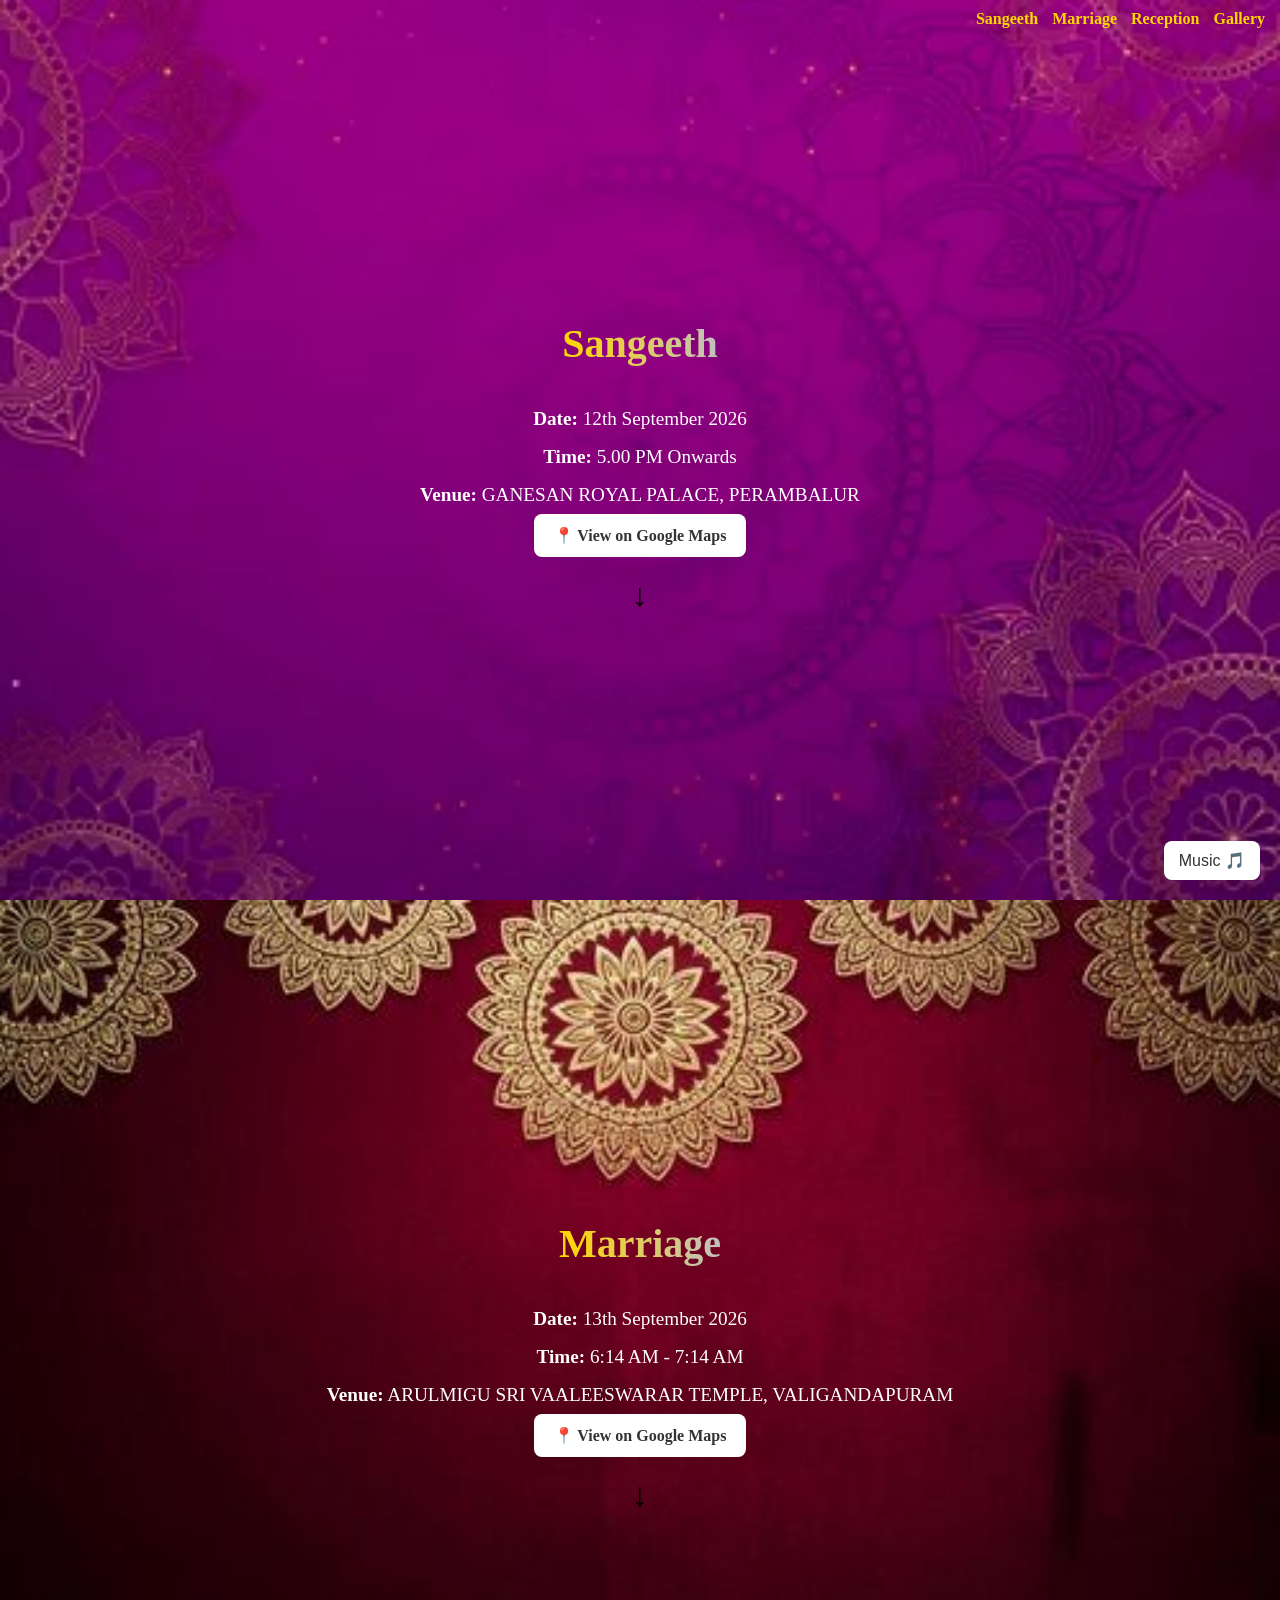
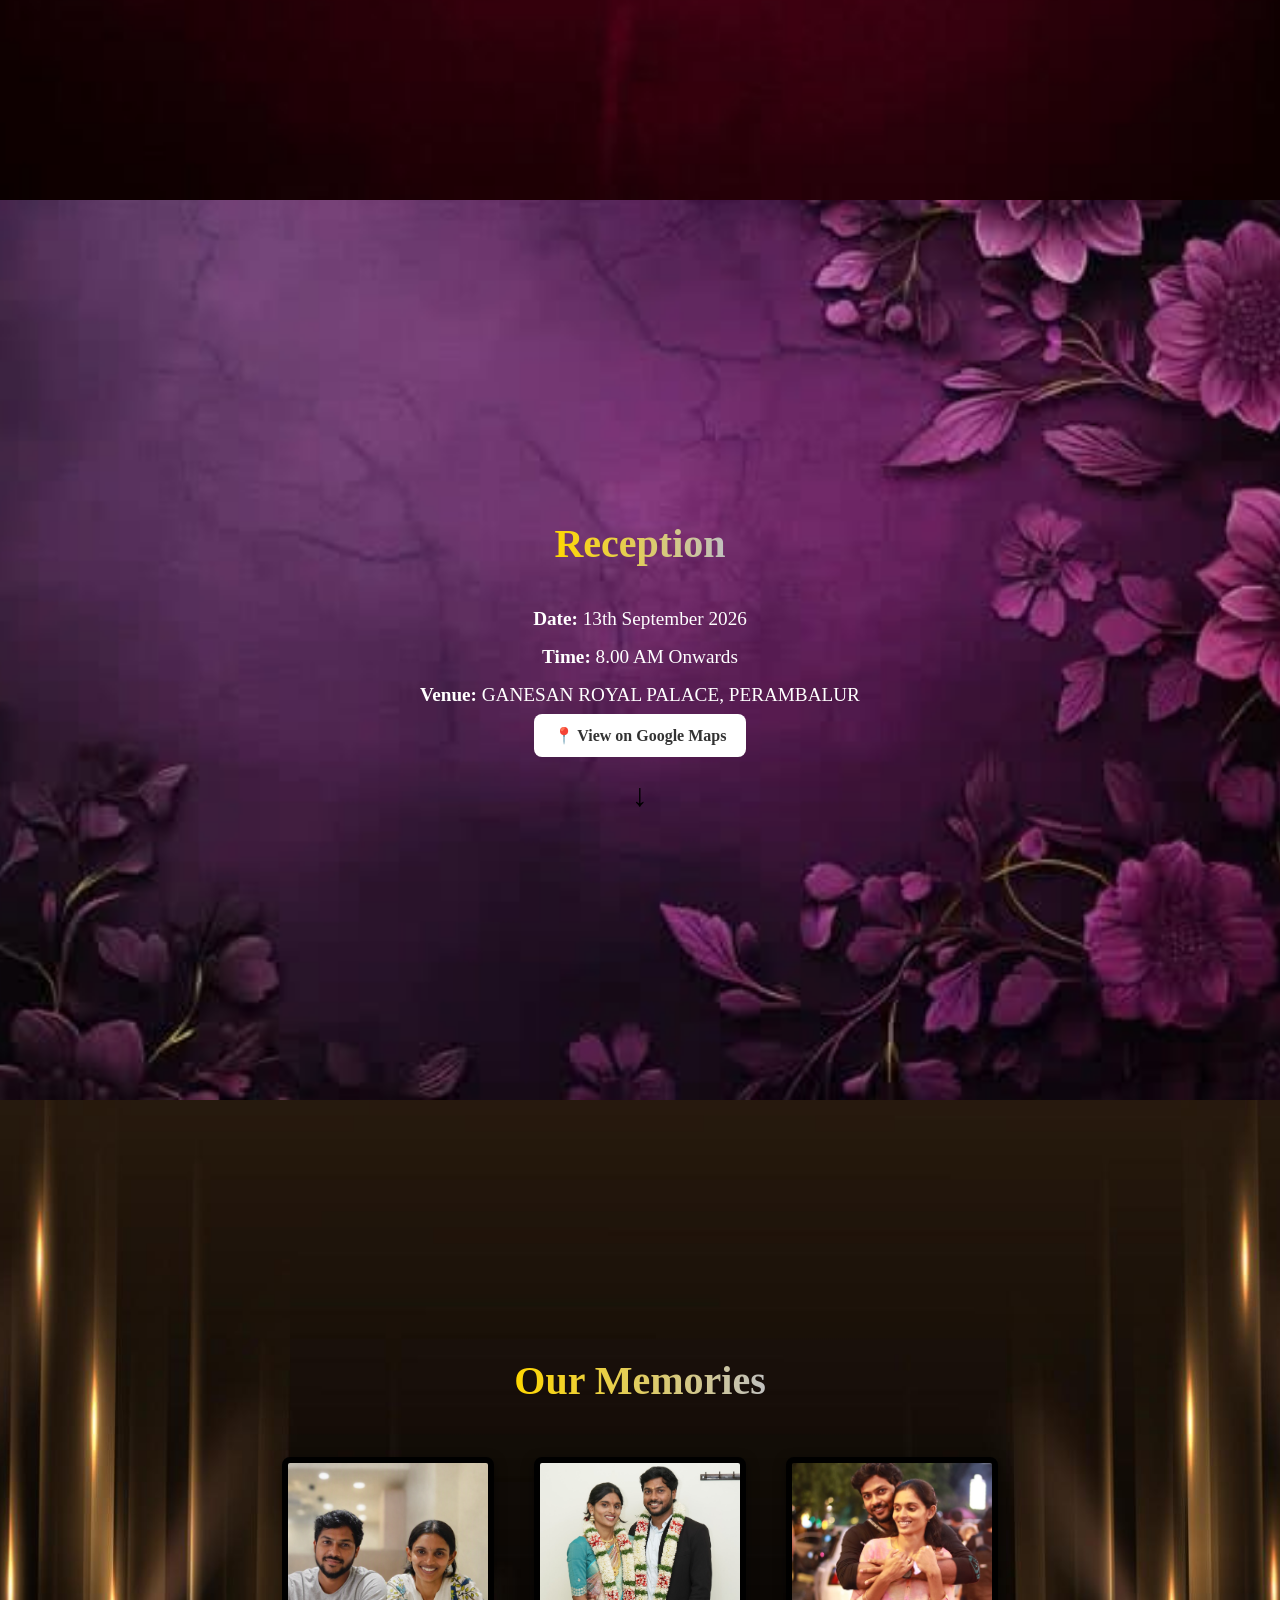
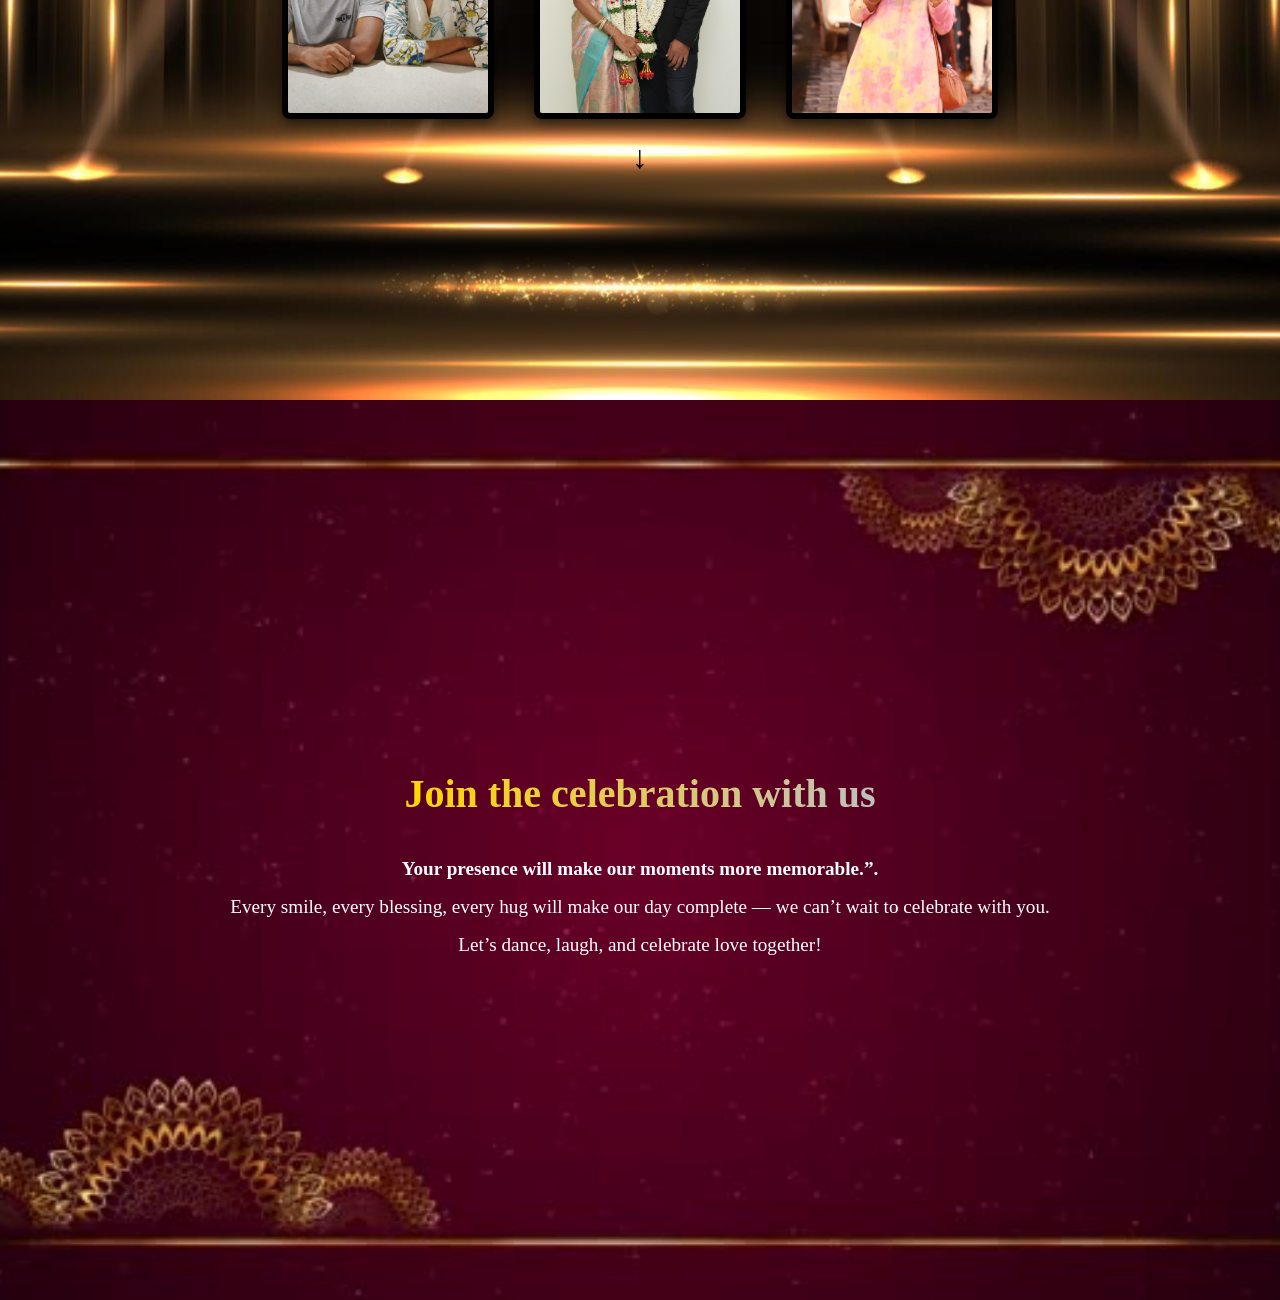
==== WeddingInvitation.html @ a80b94a7 "Initial commit" ====
<!DOCTYPE html>
<html lang="en">
<head>
  <meta charset="UTF-8">
  <title>Wedding Invitation</title>
  <link rel="stylesheet" href="style.css">
  <style>
    body {
        margin: 0;
        font-family: 'Georgia', serif;
        color: #fff;
        scroll-behavior: smooth;
    }
    section {
      height: 100vh; /* full screen height */
      display: flex;
      flex-direction: column;
      justify-content: center;
      align-items: center;
      text-align: center;
      background-size: cover;
      background-position: center;

    }
    #sangeeth {
      background-image: url('images/sangeeth.jpg');
    }

    #marriage {
      background-image: url('images/marriagebg.jpg');
    }

    #reception {
      background-image: url('images/receptionbg.jpg');
    }
    #gallery {
      background-image: url('images/gallerybg.jpg');
    }
    #invite {
      background-image: url('images/bginv.jpg');
    }

    h1 {
      font-size: 2.5em;
      background: linear-gradient(to right, #FFD700, #C0C0C0); /* gold to silver */
      -webkit-background-clip: text;
      -webkit-text-fill-color: transparent;
}
    p {
      font-size: 1.2em;
      margin: 8px 0;
    }
    .arrow {
      cursor: pointer;
      font-size: 2em;
      color: #000;
      margin-top: 20px;
      text-decoration: none;
    }
    nav {
      position: fixed;
      top: 10px;
      right: 10px;
    }
    nav a {
      margin: 0 5px;
      color: #ffd700;
      text-decoration: none;
      font-weight: bold;
    }
    .music-btn {
      position: fixed;   /* stays in place even when scrolling */
      bottom: 20px;      /* distance from bottom */
      right: 20px;       /* distance from right */
      padding: 10px 15px;
      font-size: 1em;
      background: #fff;   /* gold button */
      color: #333;
      border: none;
      border-radius: 8px;
      cursor: pointer;
      transition: background 0.3s ease;
    }

    .music-btn:hover {
       background: #C0C0C0;   /* silver on hover */
    }
    .map-btn {
       display: inline-block;
       padding: 12px 20px;
       background: #fff;   /* gold */
       color: #333;
       font-weight: bold;
       text-decoration: none;
       border-radius: 8px;
       transition: background 0.3s ease;
    }

    .map-btn:hover {
       background: #C0C0C0;   /* silver on hover */
    }
  </style>
</head>
<body>
<!-- Background Music -->


<button onclick="toggleMusic()" class="music-btn">Music  🎵</button>

<audio id="bg-music" autoplay loop>
  <source src="music/Jothi_Neranjava.mp3" type="audio/mpeg">
</audio>

<script>
  function toggleMusic() {
    const music = document.getElementById('bg-music');
    const btn = document.querySelector('.music-btn');

    if (music.paused) {
      music.play();
      btn.textContent = "🔊 Music On";
    } else {
      music.pause();
      btn.textContent = "🔇 Music Off";
    }
  }
</script>

<!-- Navigation -->
<nav>
  <a href="#sangeeth">Sangeeth</a>
  <a href="#marriage">Marriage</a>
  <a href="#reception">Reception</a>
  <a href="#gallery">Gallery</a>
</nav>

<!-- Reception Section -->
<section id="sangeeth">
  <h1>Sangeeth</h1>
  <p><strong>Date:</strong> 12th September 2026</p>
  <p><strong>Time:</strong> 5.00 PM Onwards</p>
  <p><strong>Venue:</strong> GANESAN ROYAL PALACE, PERAMBALUR</p>
  <a href="https://www.google.com/maps/place/Ganesan+Royal+Palace/@11.2366262,78.8540402,17z/data=!3m1!4b1!4m6!3m5!1s0x3bab1b0031544611:0x3e40d69afa8368fa!8m2!3d11.2366262!4d78.8566205!16s%2Fg%2F11z9qvbblz?entry=ttu&g_ep=EgoyMDI2MDgyNi4wIKXMDSoASAFQAw%3D%3D"
     target="_blank"
     class="map-btn">
    📍 View on Google Maps
  </a>
  <a href="#marriage" class="arrow">&#8595;</a>
</section>

<!-- Marriage Section -->
<section id="marriage">
  <h1>Marriage</h1>
  <p><strong>Date:</strong> 13th September 2026</p>
  <p><strong>Time:</strong> 6:14 AM - 7:14 AM</p>
  <p><strong>Venue:</strong> ARULMIGU SRI VAALEESWARAR TEMPLE, VALIGANDAPURAM</p>
  <a href="https://www.google.com/maps/place/Arulmigu+Vaaleeswarar+Temple/@11.3153357,78.9125673,17z/data=!3m1!4b1!4m6!3m5!1s0x3bab10a7883ef7b7:0x4dcfc6bc2f341878!8m2!3d11.3153357!4d78.9151476!16s%2Fg%2F1tg5shk5?entry=ttu&g_ep=EgoyMDI2MDgzMC4wIKXMDSoASAFQAw%3D%3D"
     target="_blank"
     class="map-btn">
    📍 View on Google Maps
  </a>
  <a href="#reception" class="arrow">&#8595;</a>
</section>

<section id="reception">
  <h1>Reception</h1>
  <p><strong>Date:</strong> 13th September 2026</p>
  <p><strong>Time:</strong> 8.00 AM Onwards</p>
  <p><strong>Venue:</strong> GANESAN ROYAL PALACE, PERAMBALUR</p>
  <a href="https://www.google.com/maps/place/Ganesan+Royal+Palace/@11.2366262,78.8540402,17z/data=!3m1!4b1!4m6!3m5!1s0x3bab1b0031544611:0x3e40d69afa8368fa!8m2!3d11.2366262!4d78.8566205!16s%2Fg%2F11z9qvbblz?entry=ttu&g_ep=EgoyMDI2MDgyNi4wIKXMDSoASAFQAw%3D%3D"
     target="_blank"
     class="map-btn">
    📍 View on Google Maps
  </a>
  <a href="#gallery" class="arrow">&#8595;</a>
</section>

<!-- Gallery Section -->
<section id="gallery">
  <h1>Our Memories</h1>
  <div class="gallery">
    <div class="frame">
      <img src="images/gallery1.jpg" alt="First Meet photo">
    </div>
    <div class="frame">
      <img src="images/gallery2.jpg" alt="Engagement photo">
    </div>
    <div class="frame">
      <img src="images/gallery3.jpg" alt="First Outing photo">
    </div>
  </div>


  <a href="#invite" class="arrow">&#8595;</a>
  <!--<a href="#reception" class="arrow">&#8593;</a>-->
</section>
<section id="invite">
  <h1>Join the celebration with us</h1>
  <p><strong>Your presence will make our moments more memorable.”.</strong> </p>
  <p>Every smile, every blessing, every hug will make our day complete — we can’t wait to celebrate with you.</p>
  <p>Let’s dance, laugh, and celebrate love together!</p>

</section>
<!-- RSVP Section
<section id="rsvp">
  <h1>RSVP</h1>
  <p>Please confirm your presence</p>
  <a href="#reception" class="arrow">&#8593;</a>
</section>-->

</body>
</html>
---- style.css ----
.gallery {
  display: flex;
  justify-content: center;
  flex-wrap: wrap;
  gap: 40px;
  margin-top: 20px;
}

.frame {
  width: 200px;      /* medium size */
  height: 250px;     /* fixed height */
  overflow: hidden;  /* hides overflow so all look equal */
  border: 6px solid #000; /* black frame */
  border-radius: 8px;
  box-shadow: 0 4px 12px rgba(0,0,0,0.5);
}

.frame img {
  width: 100%;
  height: 100%;
  object-fit: cover;
  object-position: bottom; /* crops image to fit frame evenly */
  transition: transform 0.3s ease;
}

.frame img:hover {
  transform: scale(1.05);
}
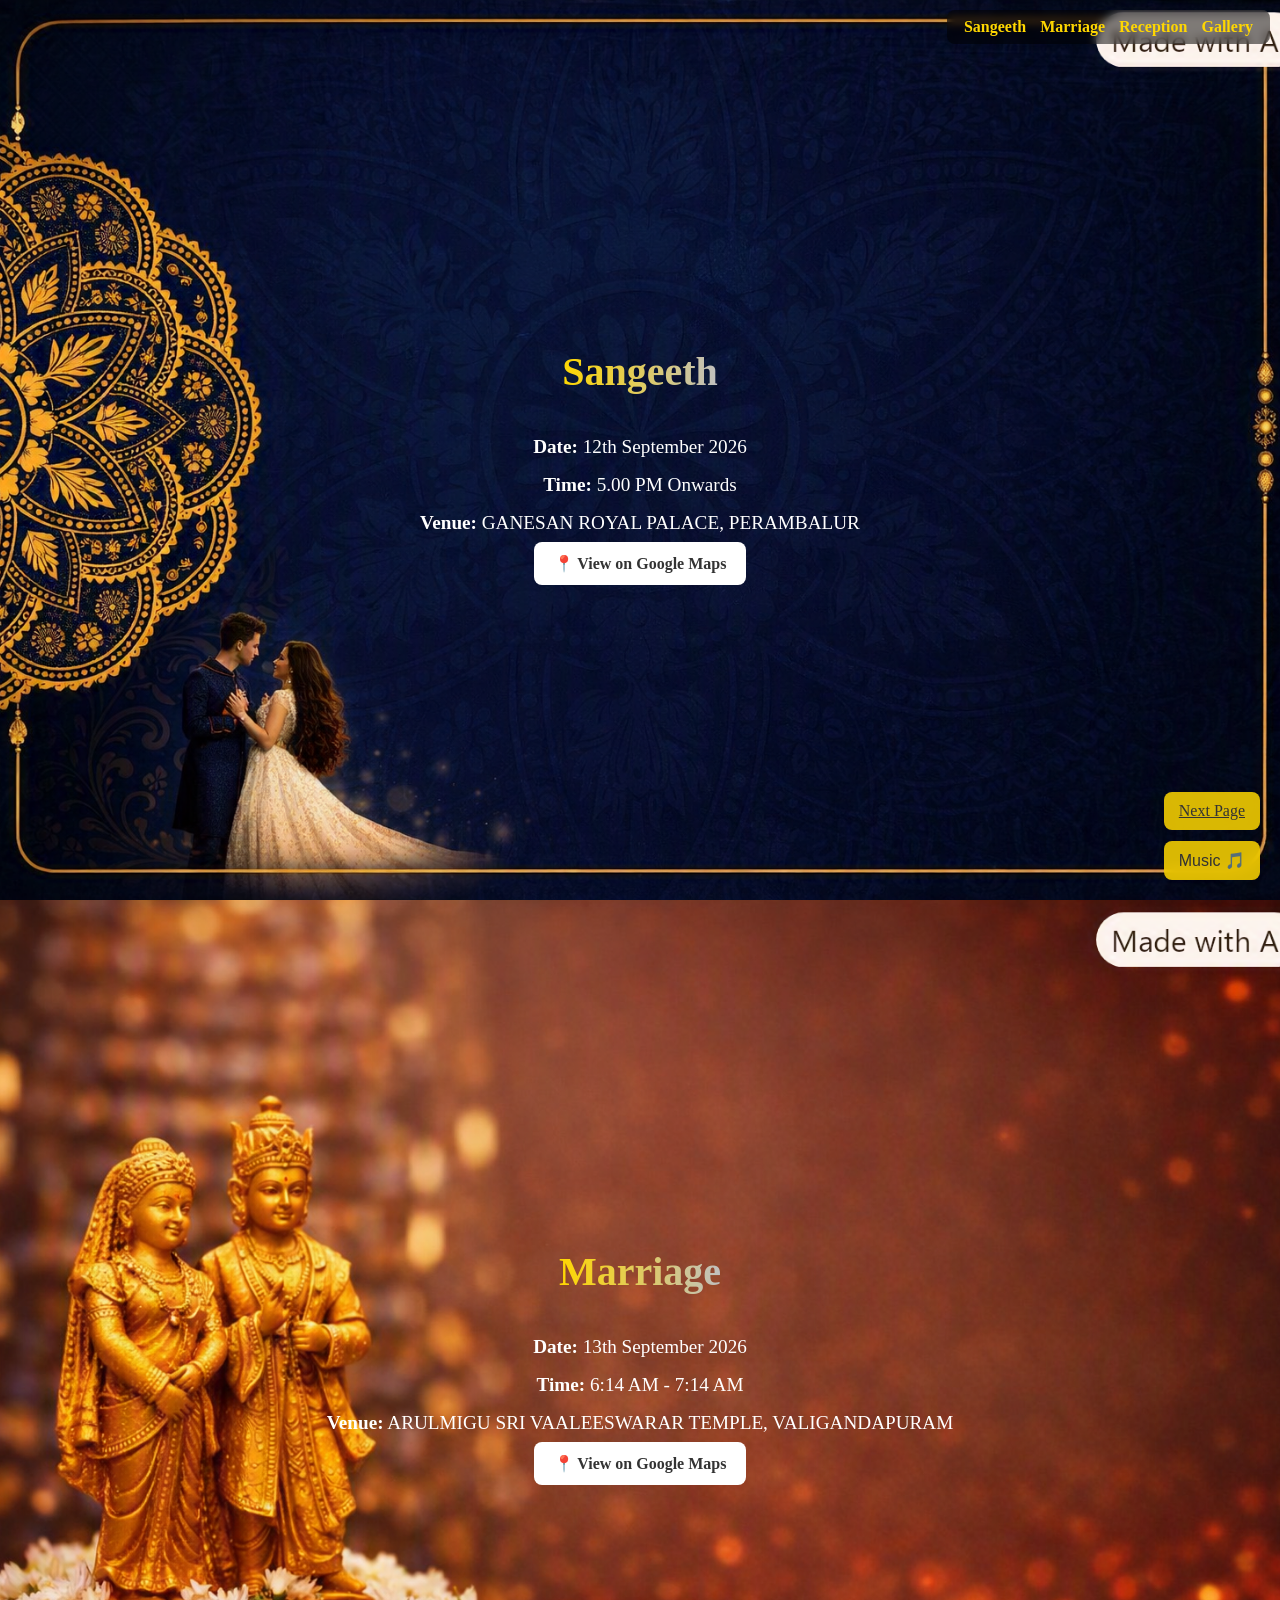
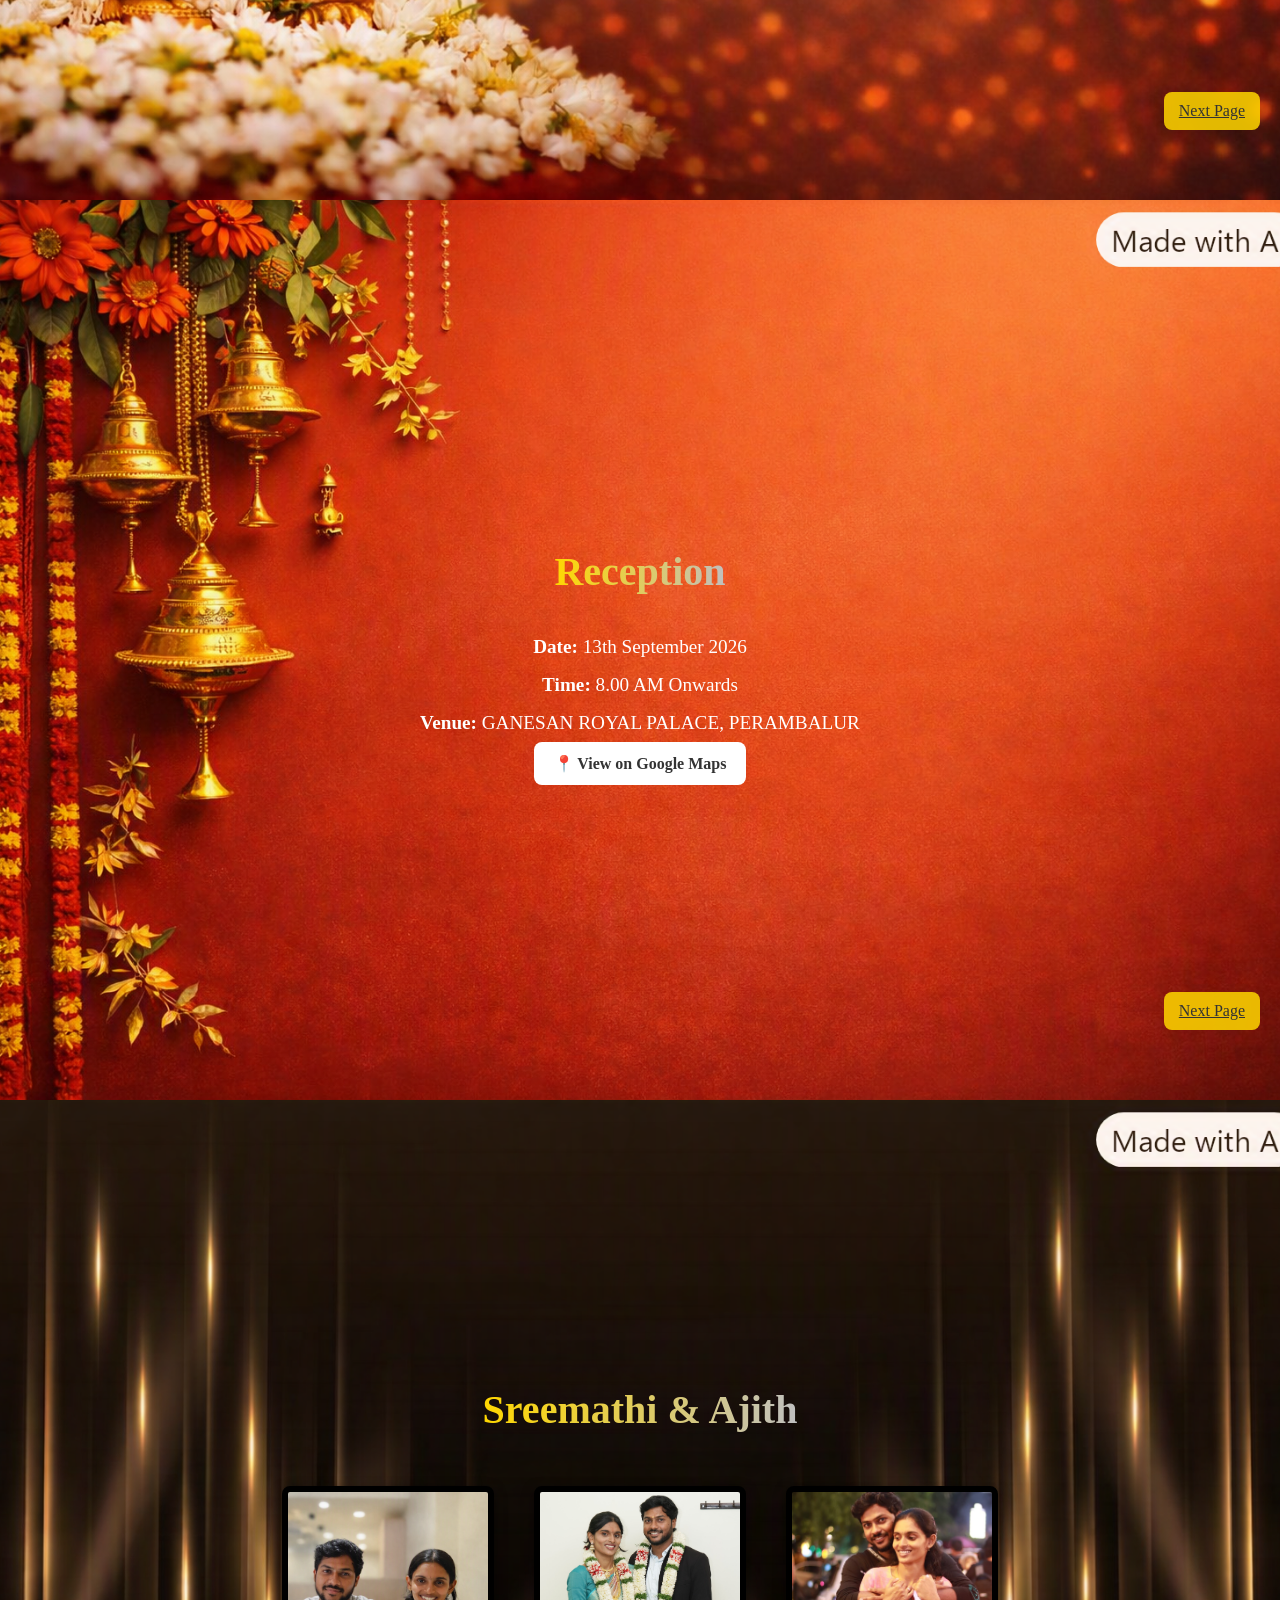
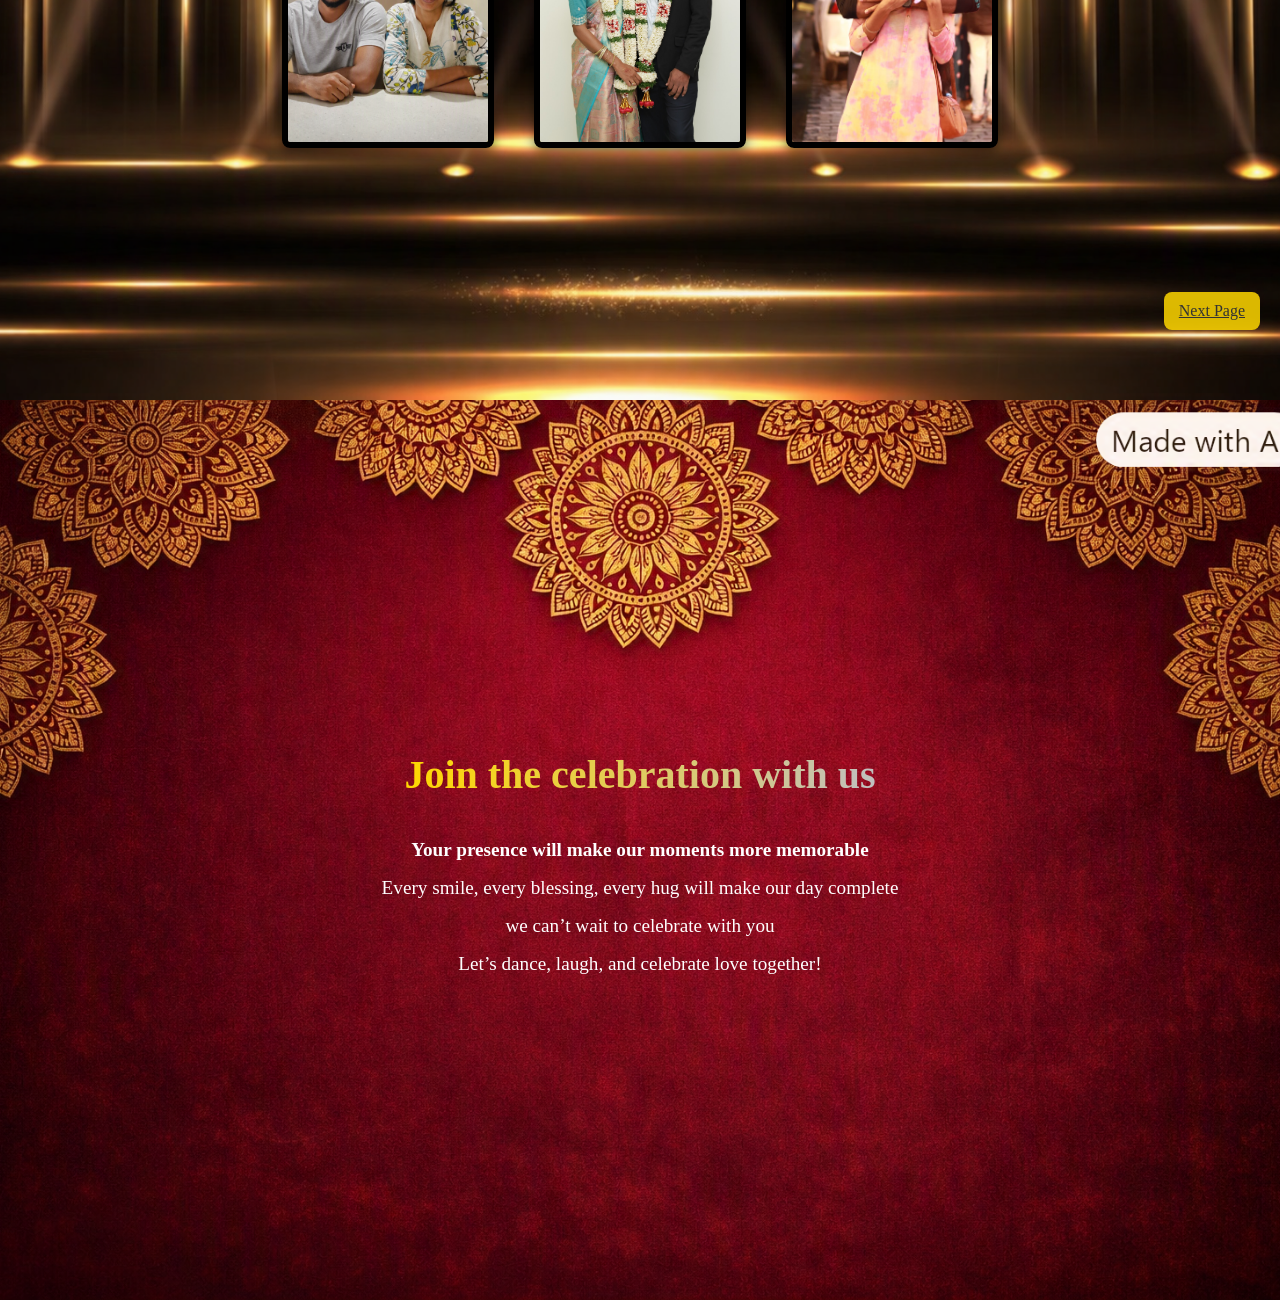
==== commit c583ef5e: "new changes bg update and added nest page" ====
--- a/WeddingInvitation.html
+++ b/WeddingInvitation.html
@@ -23,7 +23,7 @@
 
     }
     #sangeeth {
-      background-image: url('images/sangeeth.jpg');
+      background-image: url('images/sangeethbg.jpg');
     }
 
     #marriage {
@@ -61,12 +61,18 @@
       position: fixed;
       top: 10px;
       right: 10px;
+      background: rgba(0, 0, 0, 0.5); /* semi-transparent dark background */
+      padding: 8px 12px;
+      border-radius: 8px;
+      backdrop-filter: blur(4px); /* blur effect */
+      z-index: 1000;
     }
     nav a {
       margin: 0 5px;
       color: #ffd700;
       text-decoration: none;
       font-weight: bold;
+      transition: color 0.3s ease
     }
     .music-btn {
       position: fixed;   /* stays in place even when scrolling */
@@ -74,12 +80,14 @@
       right: 20px;       /* distance from right */
       padding: 10px 15px;
       font-size: 1em;
-      background: #fff;   /* gold button */
+      background: rgba(255, 215, 0, 0.85);   /* gold button */
       color: #333;
       border: none;
       border-radius: 8px;
       cursor: pointer;
       transition: background 0.3s ease;
+      backdrop-filter: blur(6px); /* blur effect */
+      z-index: 999; /* ensures it stays above section content */
     }
 
     .music-btn:hover {
@@ -99,6 +107,49 @@
     .map-btn:hover {
        background: #C0C0C0;   /* silver on hover */
     }
+    section {
+       position: relative; /* important so absolute works inside */
+    }
+
+    .btn {
+      position: absolute;   /* relative to the section */
+      bottom: 70px;         /* distance from bottom of section */
+      right: 20px;          /* distance from right of section */
+      padding: 10px 15px;
+      font-size: 1em;
+      background: rgba(255, 215, 0, 0.85); /* gold with opacity */
+      color: #333;
+      border: none;
+      border-radius: 8px;
+      cursor: pointer;
+      transition: background 0.3s ease;
+      backdrop-filter: blur(4px); /* blur behind button */
+    }
+
+    .btn:hover {
+       background: rgba(192, 192, 192, 0.85); /* silver on hover */
+    }
+    .marquee {
+       position: absolute;
+       top: 40px;       /* place at bottom of section */
+       width: 100%;        /* full width */
+       overflow: hidden;
+       white-space: nowrap;
+    }
+
+    .marquee span {
+       display: inline-block;
+       padding-left: 100%; /* start off screen */
+       font-size: 1.5em;
+       font-weight: bold;
+       color: #FFD700;     /* gold text */
+       animation: scrollText 12s linear infinite;
+    }
+
+    @keyframes scrollText {
+       0%   { transform: translateX(0); }
+       100% { transform: translateX(-100%); }
+    }
   </style>
 </head>
 <body>
@@ -136,6 +187,9 @@
 
 <!-- Reception Section -->
 <section id="sangeeth">
+  <div class="marquee">
+    <span> ❤ Ajith weds Sreemathi ❤</span>
+  </div>
   <h1>Sangeeth</h1>
   <p><strong>Date:</strong> 12th September 2026</p>
   <p><strong>Time:</strong> 5.00 PM Onwards</p>
@@ -145,7 +199,7 @@
      class="map-btn">
     📍 View on Google Maps
   </a>
-  <a href="#marriage" class="arrow">&#8595;</a>
+  <a href="#marriage" class="btn">Next Page</a>
 </section>
 
 <!-- Marriage Section -->
@@ -159,7 +213,7 @@
      class="map-btn">
     📍 View on Google Maps
   </a>
-  <a href="#reception" class="arrow">&#8595;</a>
+  <a href="#reception" class="btn">Next Page</a>
 </section>
 
 <section id="reception">
@@ -172,12 +226,12 @@
      class="map-btn">
     📍 View on Google Maps
   </a>
-  <a href="#gallery" class="arrow">&#8595;</a>
+  <a href="#gallery" class="btn">Next Page</a>
 </section>
 
 <!-- Gallery Section -->
 <section id="gallery">
-  <h1>Our Memories</h1>
+  <h1>Sreemathi & Ajith</h1>
   <div class="gallery">
     <div class="frame">
       <img src="images/gallery1.jpg" alt="First Meet photo">
@@ -191,14 +245,16 @@
   </div>
 
 
-  <a href="#invite" class="arrow">&#8595;</a>
+
+  <a href="#invite" class="btn">Next Page</a>
   <!--<a href="#reception" class="arrow">&#8593;</a>-->
 </section>
 <section id="invite">
   <h1>Join the celebration with us</h1>
-  <p><strong>Your presence will make our moments more memorable.”.</strong> </p>
-  <p>Every smile, every blessing, every hug will make our day complete — we can’t wait to celebrate with you.</p>
-  <p>Let’s dance, laugh, and celebrate love together!</p>
+  <p><strong>Your presence will make our moments more memorable</strong> </p>
+  <p>Every smile, every blessing, every hug will make our day complete </p>
+  <p>we can’t wait to celebrate with you </P>
+  <P>Let’s dance, laugh, and celebrate love together!</p>
 
 </section>
 <!-- RSVP Section
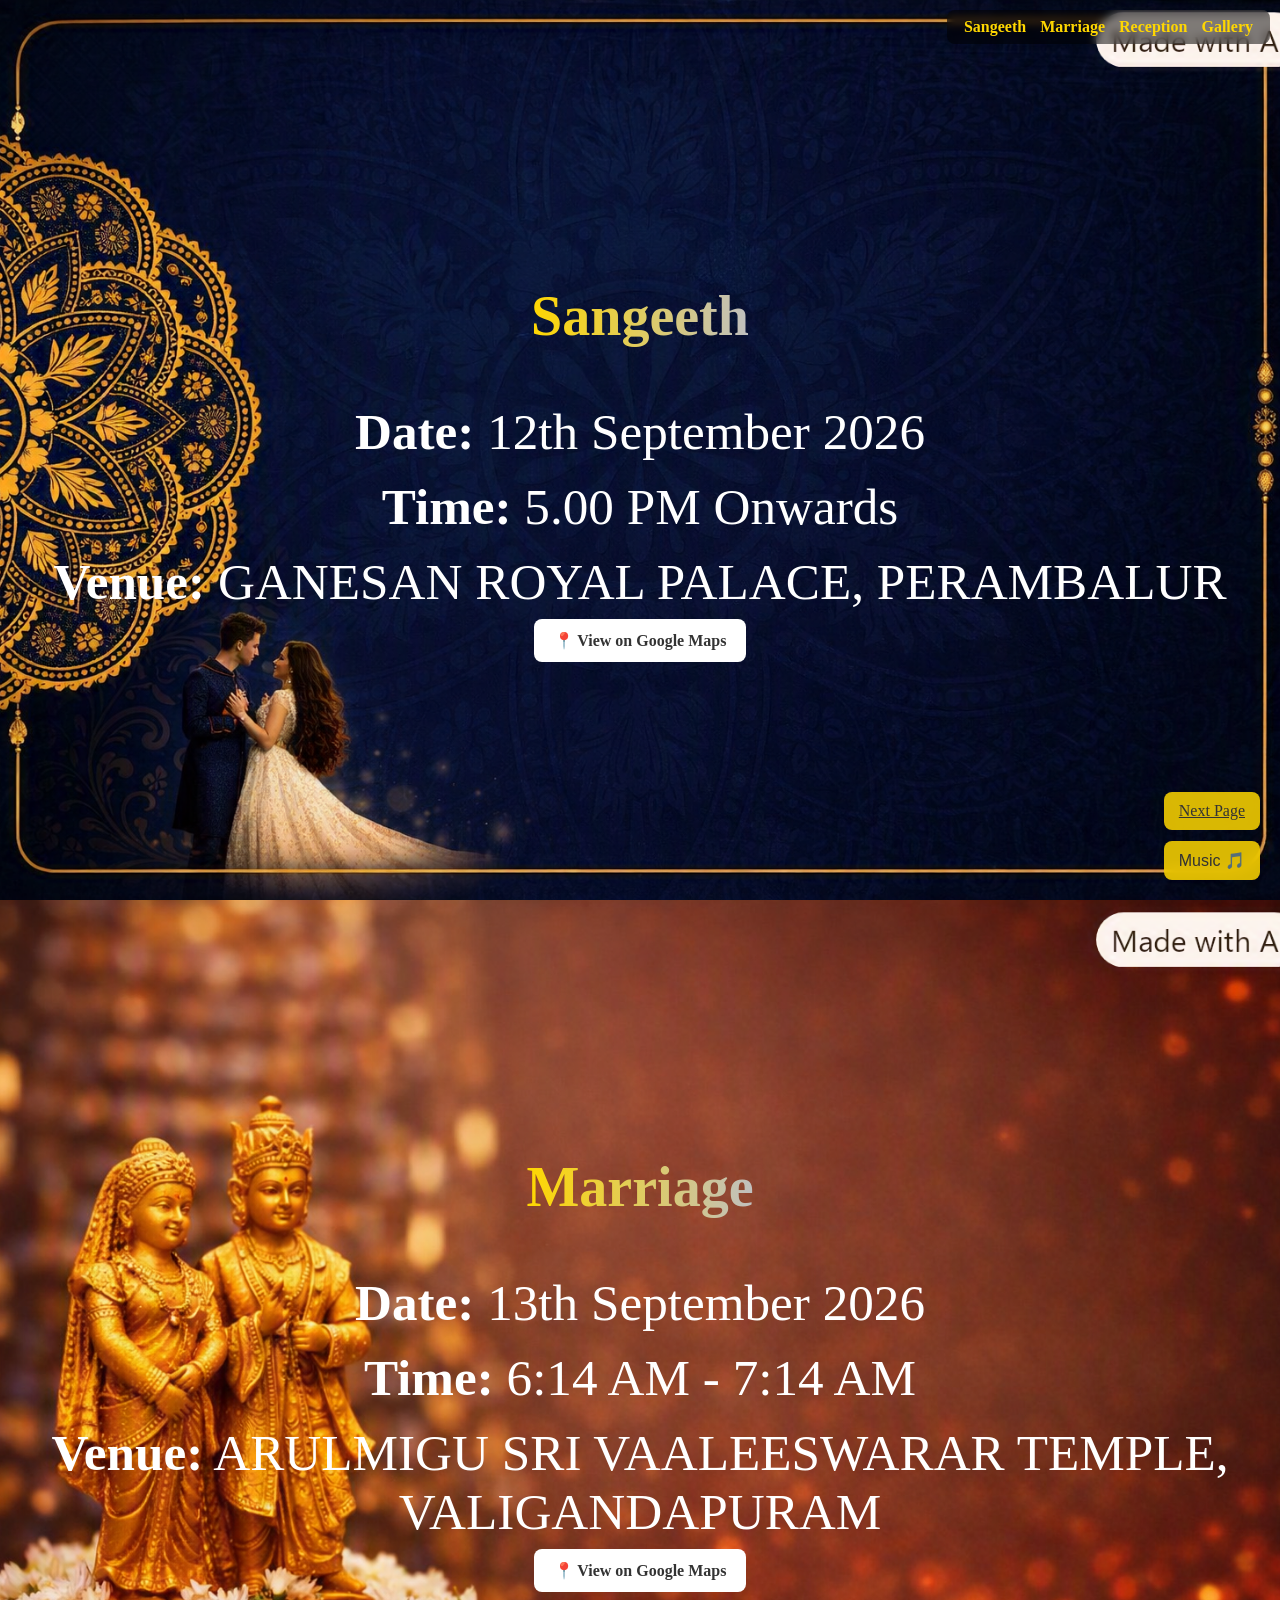
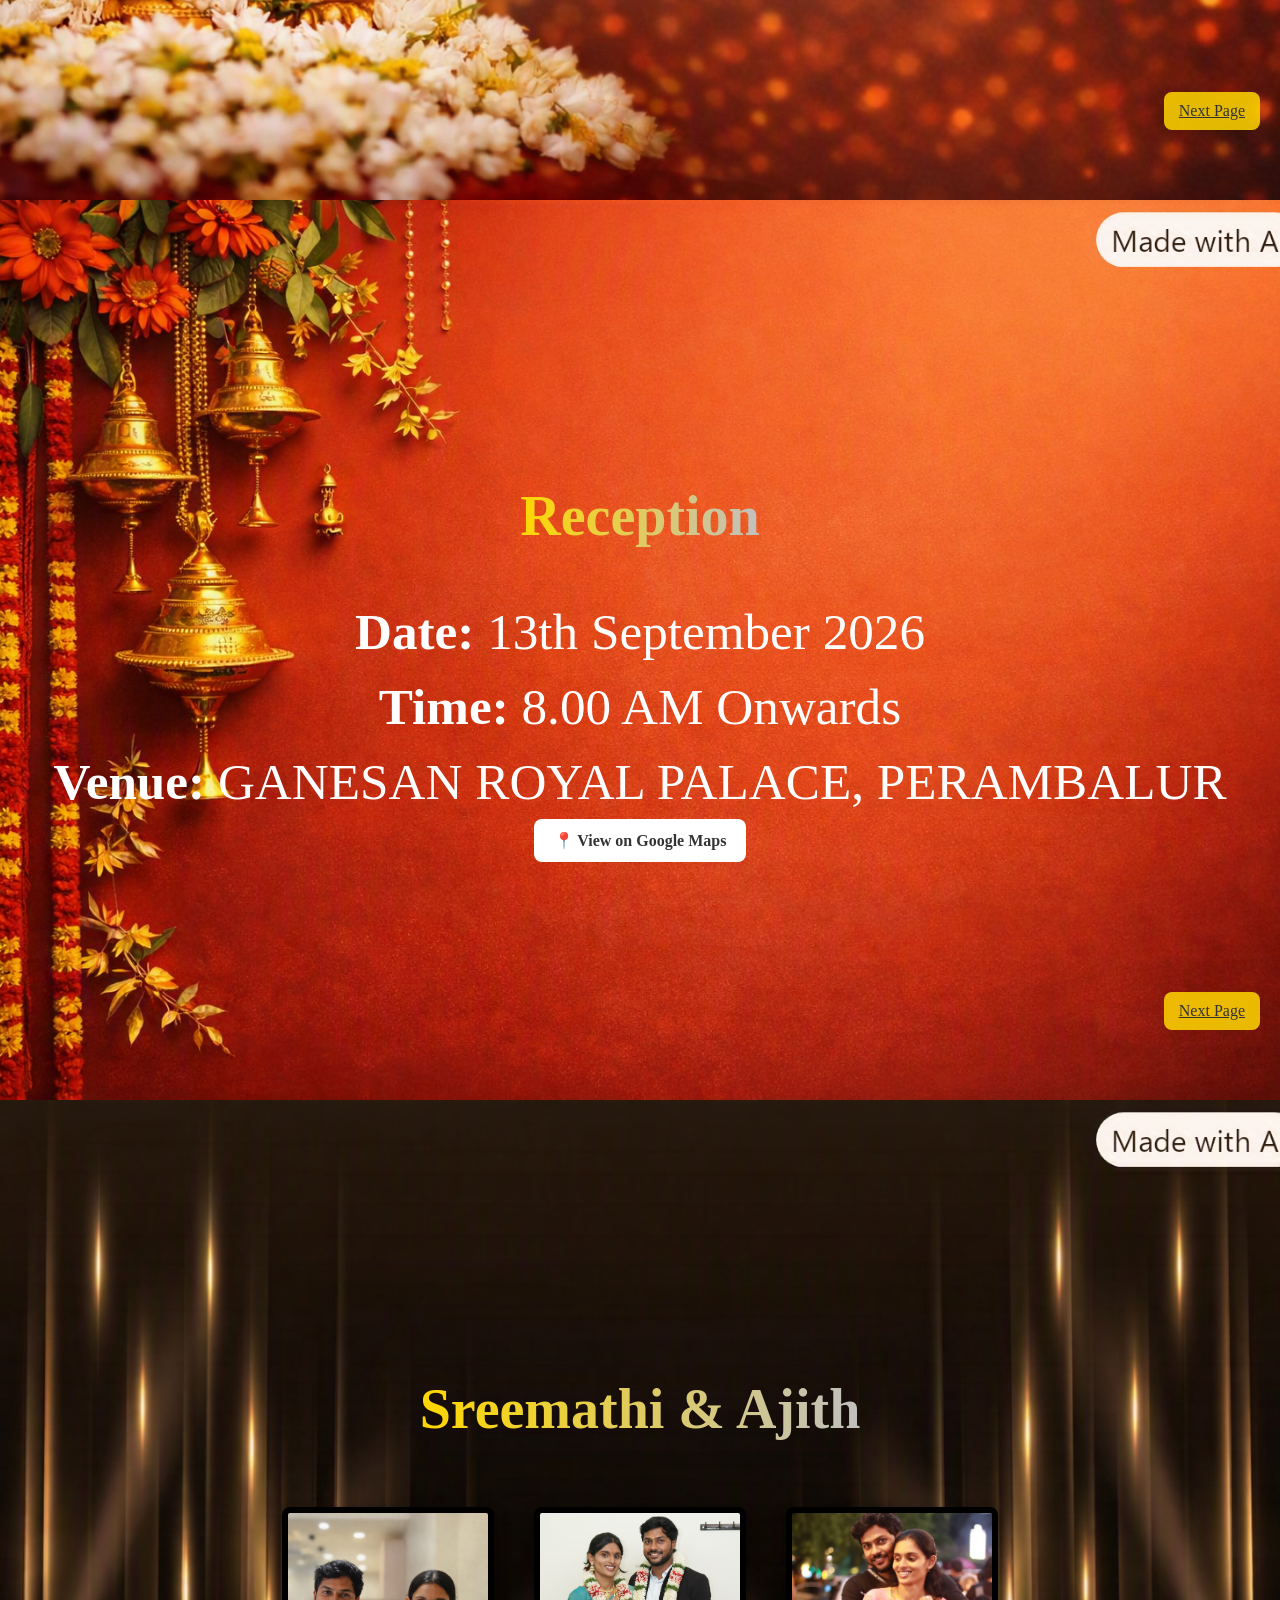
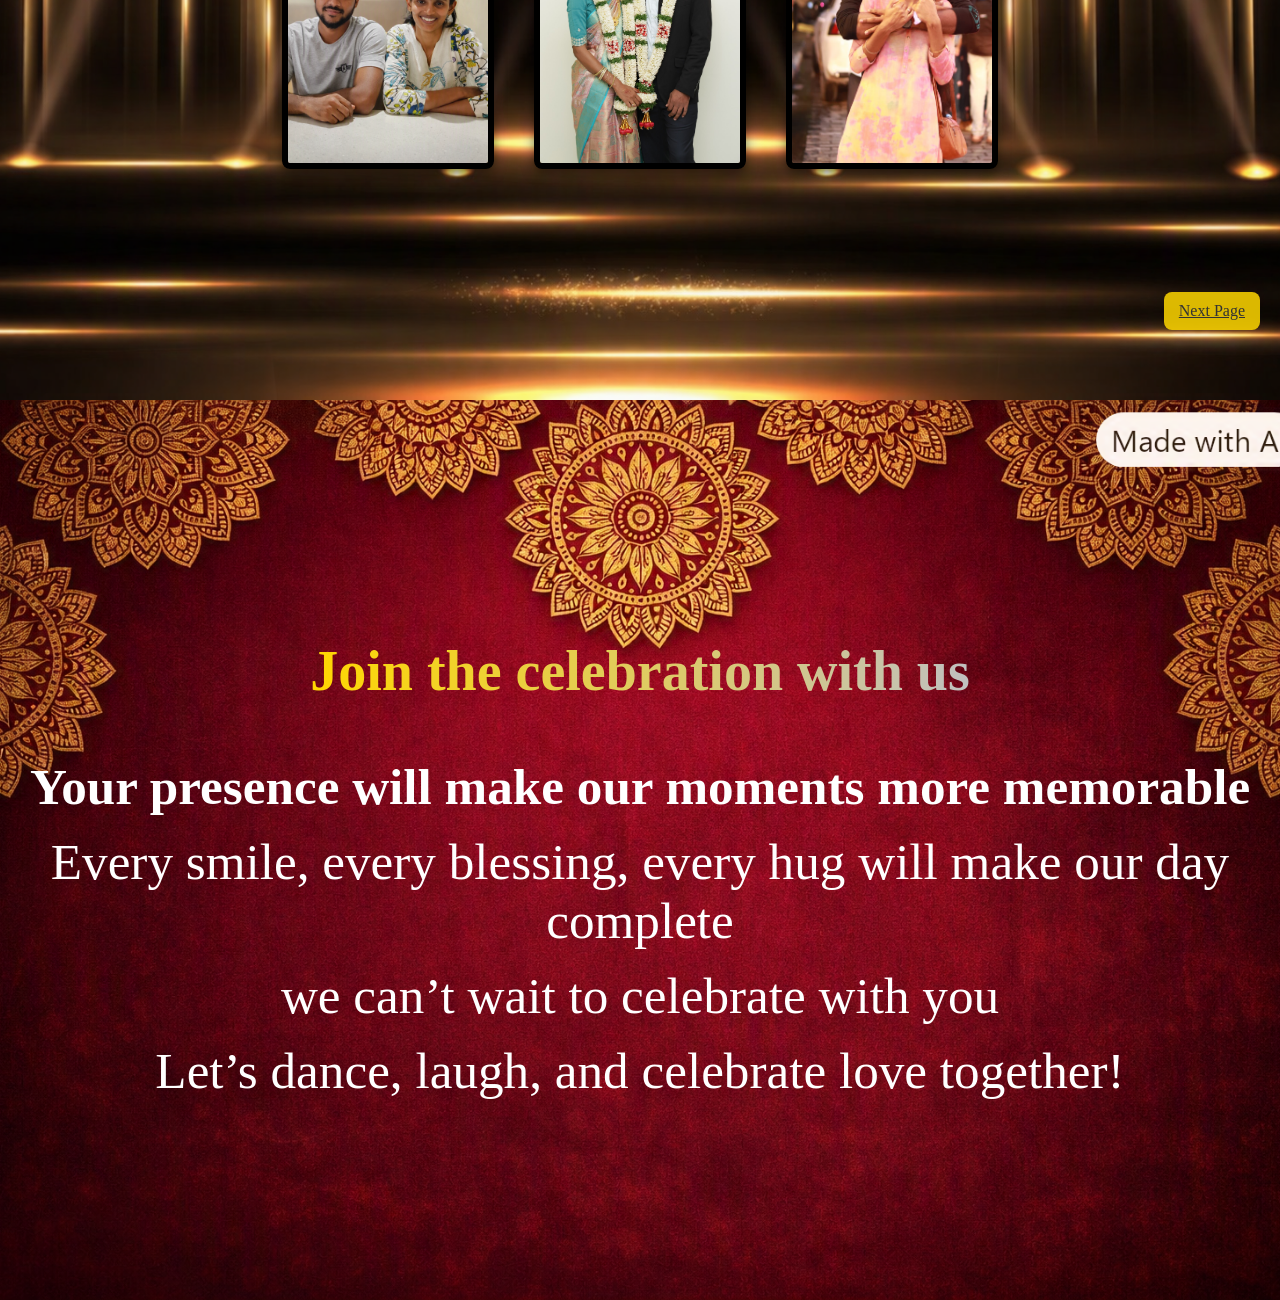
==== commit 3ae3e079: "font update" ====
--- a/WeddingInvitation.html
+++ b/WeddingInvitation.html
@@ -41,13 +41,13 @@
     }
 
     h1 {
-      font-size: 2.5em;
+      font-size: 3.5em;
       background: linear-gradient(to right, #FFD700, #C0C0C0); /* gold to silver */
       -webkit-background-clip: text;
       -webkit-text-fill-color: transparent;
 }
     p {
-      font-size: 1.2em;
+      font-size: 3.2em;
       margin: 8px 0;
     }
     .arrow {
